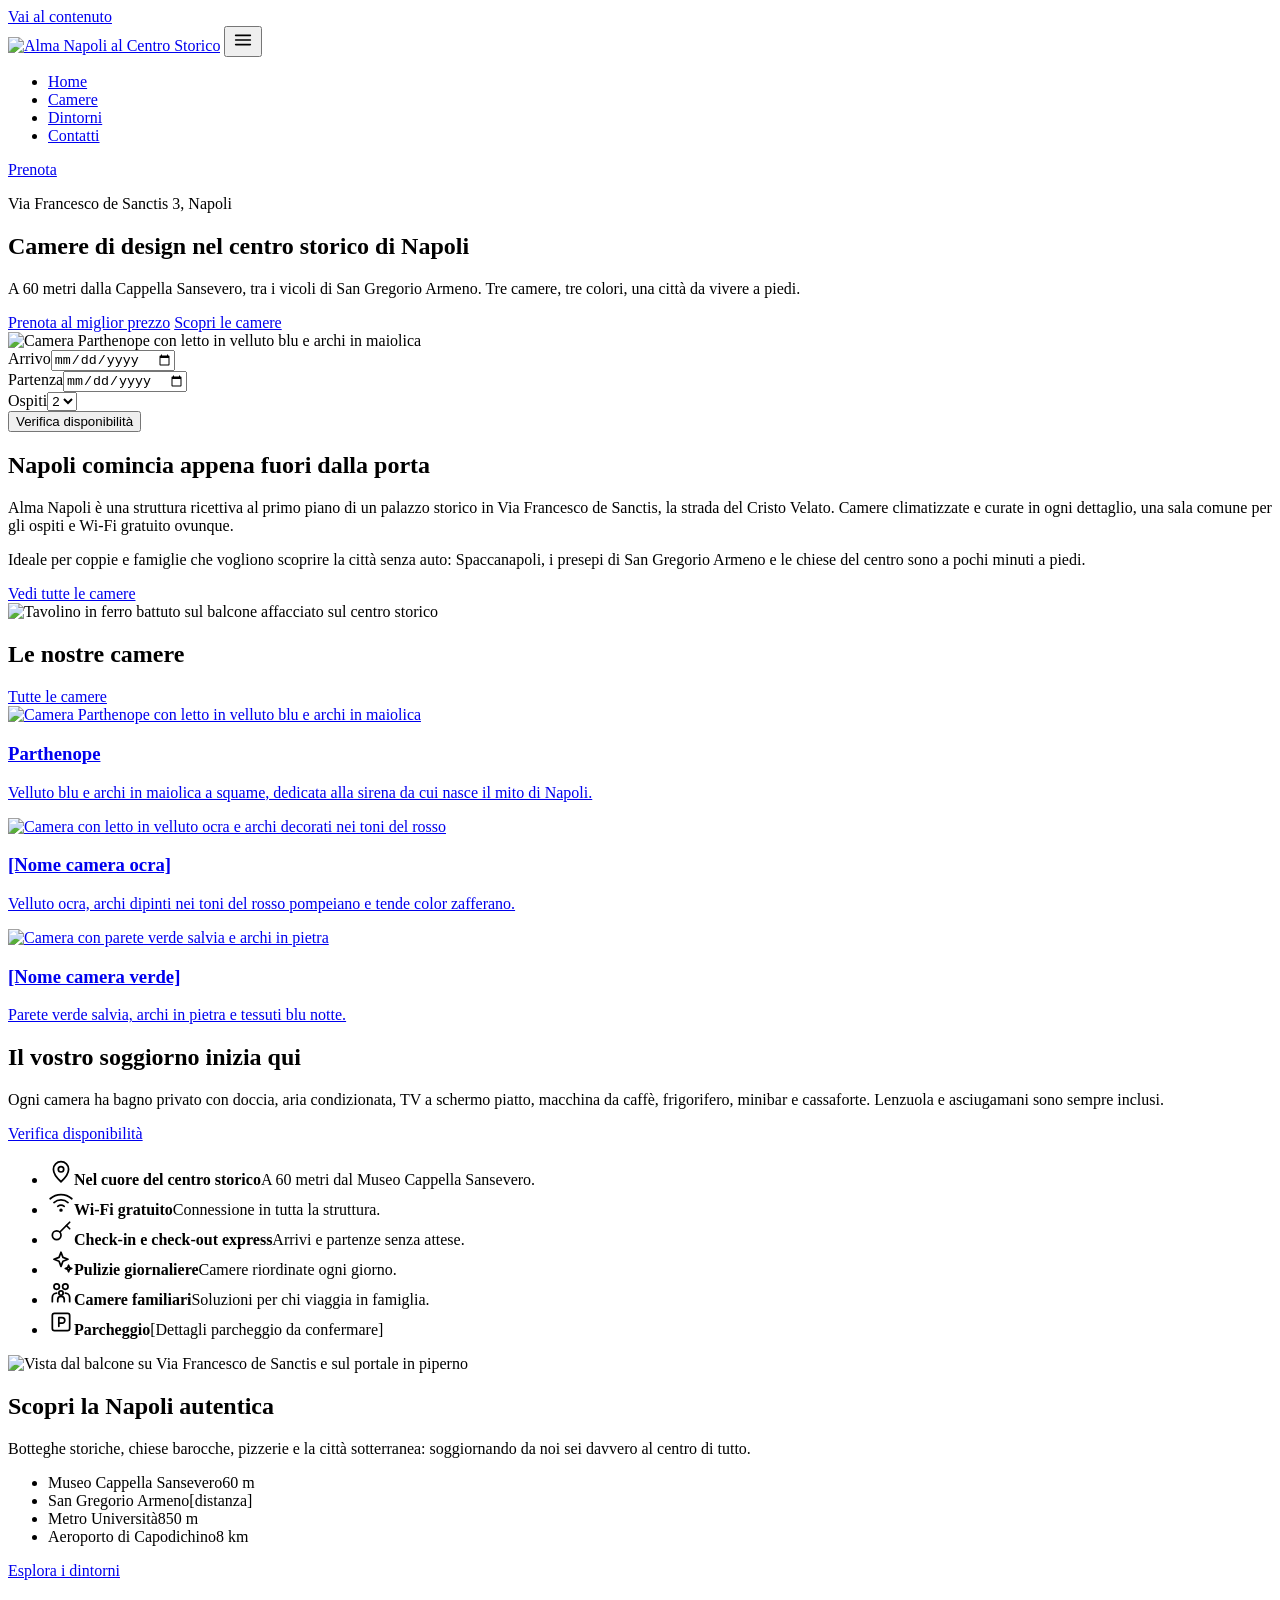
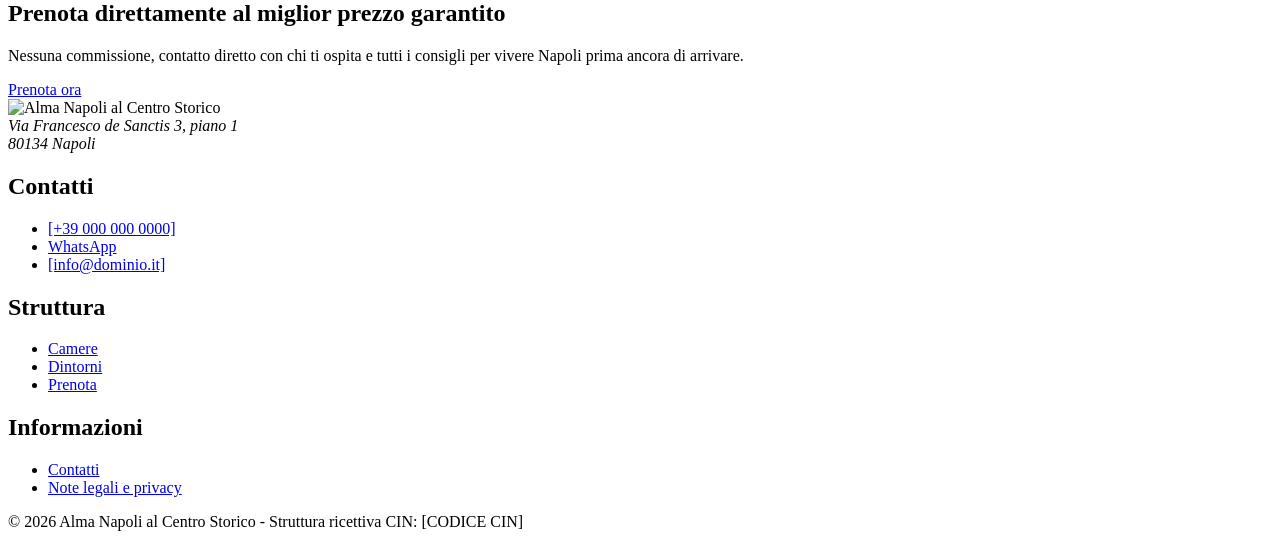
==== index.html @ d9085a78 "Add files via upload" ====
<!doctype html>
<html lang="it">
<head>
<meta charset="utf-8">
<meta name="viewport" content="width=device-width, initial-scale=1">
<meta name="robots" content="noindex, nofollow">
<title>Alma Napoli al Centro Storico | Camere nel centro storico di Napoli</title>
<meta name="description" content="Struttura ricettiva nel centro storico di Napoli, a 60 metri dalla Cappella Sansevero. Camere climatizzate di design, Wi-Fi gratuito e prenotazione diretta.">
<link rel="icon" href="assets/img/logo.jpg">
<link rel="preconnect" href="https://fonts.googleapis.com">
<link rel="preconnect" href="https://fonts.gstatic.com" crossorigin>
<link href="https://fonts.googleapis.com/css2?family=Marcellus&family=Manrope:wght@400;500;600;700&display=swap" rel="stylesheet">
<link rel="stylesheet" href="assets/css/style.css">
</head>
<body>
<a class="skip" href="#main">Vai al contenuto</a>
<header class="site-header">
<div class="wrap header-inner">
<a class="brand" href="index.html"><img src="assets/img/logo.jpg" alt="Alma Napoli al Centro Storico" width="107" height="66"></a>
<button class="menu-toggle" type="button" aria-expanded="false" aria-controls="site-nav" aria-label="Apri il menu">
<svg width="22" height="22" viewBox="0 0 24 24" fill="none" stroke="currentColor" stroke-width="1.8" stroke-linecap="round" aria-hidden="true"><path d="M4 7h16M4 12h16M4 17h16"/></svg>
</button>
<nav class="nav" id="site-nav" aria-label="Menu principale">
<ul>
<li><a href="index.html" aria-current="page">Home</a></li>
<li><a href="camere.html">Camere</a></li>
<li><a href="dintorni.html">Dintorni</a></li>
<li><a href="contatti.html">Contatti</a></li>
</ul>
<a class="btn btn-primary" href="prenota.html">Prenota</a>
</nav>
</div>
</header>
<main id="main">
<section class="hero">
<div class="wrap hero-grid">
<div class="hero-text">
<p class="place">Via Francesco de Sanctis 3, Napoli</p>
<h1>Camere di design nel centro storico di Napoli</h1>
<p class="lead">A 60 metri dalla Cappella Sansevero, tra i vicoli di San Gregorio Armeno. Tre camere, tre colori, una città da vivere a piedi.</p>
<div class="hero-actions">
<a class="btn btn-light" href="prenota.html">Prenota al miglior prezzo</a>
<a class="btn btn-ghost-light" href="camere.html">Scopri le camere</a>
</div>
</div>
<div class="hero-media">
<div class="arch-frame"><div class="arch"><img src="assets/img/parthenope.jpg" alt="Camera Parthenope con letto in velluto blu e archi in maiolica" fetchpriority="high"></div></div>
</div>
</div>
</section>

<section class="booking-band terrazzo" aria-label="Verifica disponibilità">
<div class="wrap">
<!-- Booking engine: se il fornitore offre un widget di ricerca, sostituire questo modulo con il suo codice -->
<form class="quick-book" data-quick-book>
<div class="field"><label for="qb-in">Arrivo</label><input id="qb-in" name="checkin" type="date" data-min="today" required></div>
<div class="field"><label for="qb-out">Partenza</label><input id="qb-out" name="checkout" type="date" data-min="tomorrow" required></div>
<div class="field"><label for="qb-ospiti">Ospiti</label><select id="qb-ospiti" name="ospiti"><option>1</option><option selected>2</option><option>3</option><option>4</option></select></div>
<button class="btn btn-primary" type="submit">Verifica disponibilità</button>
</form>
</div>
</section>

<section class="section">
<div class="wrap intro-grid">
<div class="stack">
<h2>Napoli comincia appena fuori dalla porta</h2>
<p class="lead">Alma Napoli è una struttura ricettiva al primo piano di un palazzo storico in Via Francesco de Sanctis, la strada del Cristo Velato. Camere climatizzate e curate in ogni dettaglio, una sala comune per gli ospiti e Wi-Fi gratuito ovunque.</p>
<p class="muted">Ideale per coppie e famiglie che vogliono scoprire la città senza auto: Spaccanapoli, i presepi di San Gregorio Armeno e le chiese del centro sono a pochi minuti a piedi.</p>
<a class="link-more" href="camere.html" style="align-self:flex-start">Vedi tutte le camere</a>
</div>
<div class="arch"><img src="assets/img/balcone.jpg" alt="Tavolino in ferro battuto sul balcone affacciato sul centro storico" loading="lazy"></div>
</div>
</section>

<section class="section terrazzo">
<div class="wrap">
<div class="section-head">
<h2>Le nostre camere</h2>
<a class="link-more" href="camere.html">Tutte le camere</a>
</div>
<div class="rooms">
<a class="room-card" href="camera-parthenope.html">
<div class="arch"><img src="assets/img/parthenope.jpg" alt="Camera Parthenope con letto in velluto blu e archi in maiolica" loading="lazy"></div>
<h3><span class="swatch sw-blu" aria-hidden="true"></span>Parthenope</h3>
<p>Velluto blu e archi in maiolica a squame, dedicata alla sirena da cui nasce il mito di Napoli.</p>
</a>
<a class="room-card" href="camera-ocra.html">
<div class="arch"><img src="assets/img/ocra.jpg" alt="Camera con letto in velluto ocra e archi decorati nei toni del rosso" loading="lazy"></div>
<h3><span class="swatch sw-ocra" aria-hidden="true"></span>[Nome camera ocra]</h3>
<p>Velluto ocra, archi dipinti nei toni del rosso pompeiano e tende color zafferano.</p>
</a>
<a class="room-card" href="camera-verde.html">
<div class="arch"><img src="assets/img/verde.jpg" alt="Camera con parete verde salvia e archi in pietra" loading="lazy"></div>
<h3><span class="swatch sw-verde" aria-hidden="true"></span>[Nome camera verde]</h3>
<p>Parete verde salvia, archi in pietra e tessuti blu notte.</p>
</a>
</div>
</div>
</section>

<section class="section">
<div class="wrap features-grid">
<div class="stack">
<h2>Il vostro soggiorno inizia qui</h2>
<p class="lead">Ogni camera ha bagno privato con doccia, aria condizionata, TV a schermo piatto, macchina da caffè, frigorifero, minibar e cassaforte. Lenzuola e asciugamani sono sempre inclusi.</p>
<a class="btn btn-primary" href="prenota.html" style="align-self:flex-start">Verifica disponibilità</a>
</div>
<ul class="features">
<li><span class="ico"><svg width="26" height="26" viewBox="0 0 24 24" fill="none" stroke="currentColor" stroke-width="1.6" stroke-linecap="round" stroke-linejoin="round" aria-hidden="true"><path d="M12 21s-7-6.2-7-11.5A7 7 0 0 1 19 9.5C19 14.8 12 21 12 21z"/><circle cx="12" cy="9.5" r="2.5"/></svg></span><strong>Nel cuore del centro storico</strong><span class="muted">A 60 metri dal Museo Cappella Sansevero.</span></li>
<li><span class="ico"><svg width="26" height="26" viewBox="0 0 24 24" fill="none" stroke="currentColor" stroke-width="1.6" stroke-linecap="round" stroke-linejoin="round" aria-hidden="true"><path d="M2 9a15 15 0 0 1 20 0"/><path d="M5.5 12.5a10 10 0 0 1 13 0"/><path d="M9 16a5 5 0 0 1 6 0"/><circle cx="12" cy="19.5" r=".8"/></svg></span><strong>Wi-Fi gratuito</strong><span class="muted">Connessione in tutta la struttura.</span></li>
<li><span class="ico"><svg width="26" height="26" viewBox="0 0 24 24" fill="none" stroke="currentColor" stroke-width="1.6" stroke-linecap="round" stroke-linejoin="round" aria-hidden="true"><circle cx="8" cy="15" r="4"/><path d="M11 12l9-9"/><path d="M17 6l3 3"/></svg></span><strong>Check-in e check-out express</strong><span class="muted">Arrivi e partenze senza attese.</span></li>
<li><span class="ico"><svg width="26" height="26" viewBox="0 0 24 24" fill="none" stroke="currentColor" stroke-width="1.6" stroke-linecap="round" stroke-linejoin="round" aria-hidden="true"><path d="M12 3l1.8 4.7 4.7 1.8-4.7 1.8L12 16l-1.8-4.7-4.7-1.8 4.7-1.8z"/><path d="M19 15l.8 2.2 2.2.8-2.2.8L19 21l-.8-2.2-2.2-.8 2.2-.8z"/></svg></span><strong>Pulizie giornaliere</strong><span class="muted">Camere riordinate ogni giorno.</span></li>
<li><span class="ico"><svg width="26" height="26" viewBox="0 0 24 24" fill="none" stroke="currentColor" stroke-width="1.6" stroke-linecap="round" stroke-linejoin="round" aria-hidden="true"><circle cx="8" cy="7" r="2.5"/><circle cx="16" cy="7" r="2.5"/><circle cx="12" cy="13" r="2"/><path d="M4 21v-4a4 4 0 0 1 4-4"/><path d="M20 21v-4a4 4 0 0 0-4-4"/><path d="M9 21v-2a3 3 0 0 1 6 0v2"/></svg></span><strong>Camere familiari</strong><span class="muted">Soluzioni per chi viaggia in famiglia.</span></li>
<li><span class="ico"><svg width="26" height="26" viewBox="0 0 24 24" fill="none" stroke="currentColor" stroke-width="1.6" stroke-linecap="round" stroke-linejoin="round" aria-hidden="true"><rect x="4" y="4" width="16" height="16" rx="2"/><path d="M10 16V8h3a2.5 2.5 0 0 1 0 5h-3"/></svg></span><strong>Parcheggio</strong><span class="muted">[Dettagli parcheggio da confermare]</span></li>
</ul>
</div>
</section>

<section class="section teaser">
<div class="wrap teaser-grid">
<div class="arch"><img src="assets/img/vista-strada.jpg" alt="Vista dal balcone su Via Francesco de Sanctis e sul portale in piperno" loading="lazy"></div>
<div class="stack">
<h2>Scopri la Napoli autentica</h2>
<p>Botteghe storiche, chiese barocche, pizzerie e la città sotterranea: soggiornando da noi sei davvero al centro di tutto.</p>
<ul class="places-inline">
<li><span>Museo Cappella Sansevero</span><span>60 m</span></li>
<li><span>San Gregorio Armeno</span><span>[distanza]</span></li>
<li><span>Metro Università</span><span>850 m</span></li>
<li><span>Aeroporto di Capodichino</span><span>8 km</span></li>
</ul>
<a class="btn btn-ghost-light" href="dintorni.html" style="align-self:flex-start;margin-top:12px">Esplora i dintorni</a>
</div>
</div>
</section>

<section class="section cta">
<div class="wrap stack">
<h2>Prenota direttamente al miglior prezzo garantito</h2>
<p class="lead">Nessuna commissione, contatto diretto con chi ti ospita e tutti i consigli per vivere Napoli prima ancora di arrivare.</p>
<a class="btn btn-primary" href="prenota.html">Prenota ora</a>
</div>
</section>
</main>
<footer class="site-footer terrazzo">
<div class="wrap">
<div class="footer-grid">
<div>
<img src="assets/img/logo.jpg" alt="Alma Napoli al Centro Storico" width="168" height="104">
<address>Via Francesco de Sanctis 3, piano 1<br>80134 Napoli</address>
</div>
<div>
<h2>Contatti</h2>
<ul>
<li><a href="tel:+390000000000">[+39 000 000 0000]</a></li>
<li><a href="https://wa.me/390000000000">WhatsApp</a></li>
<li><a href="mailto:info@dominio.it">[info@dominio.it]</a></li>
</ul>
</div>
<div>
<h2>Struttura</h2>
<ul>
<li><a href="camere.html">Camere</a></li>
<li><a href="dintorni.html">Dintorni</a></li>
<li><a href="prenota.html">Prenota</a></li>
</ul>
</div>
<div>
<h2>Informazioni</h2>
<ul>
<li><a href="contatti.html">Contatti</a></li>
<li><a href="note-legali.html">Note legali e privacy</a></li>
</ul>
</div>
</div>
<div class="footer-bottom">
<span>&copy; <span data-year>2026</span> Alma Napoli al Centro Storico - Struttura ricettiva</span>
<span>CIN: [CODICE CIN]</span>
</div>
</div>
</footer>
<script src="assets/js/main.js"></script>
</body>
</html>
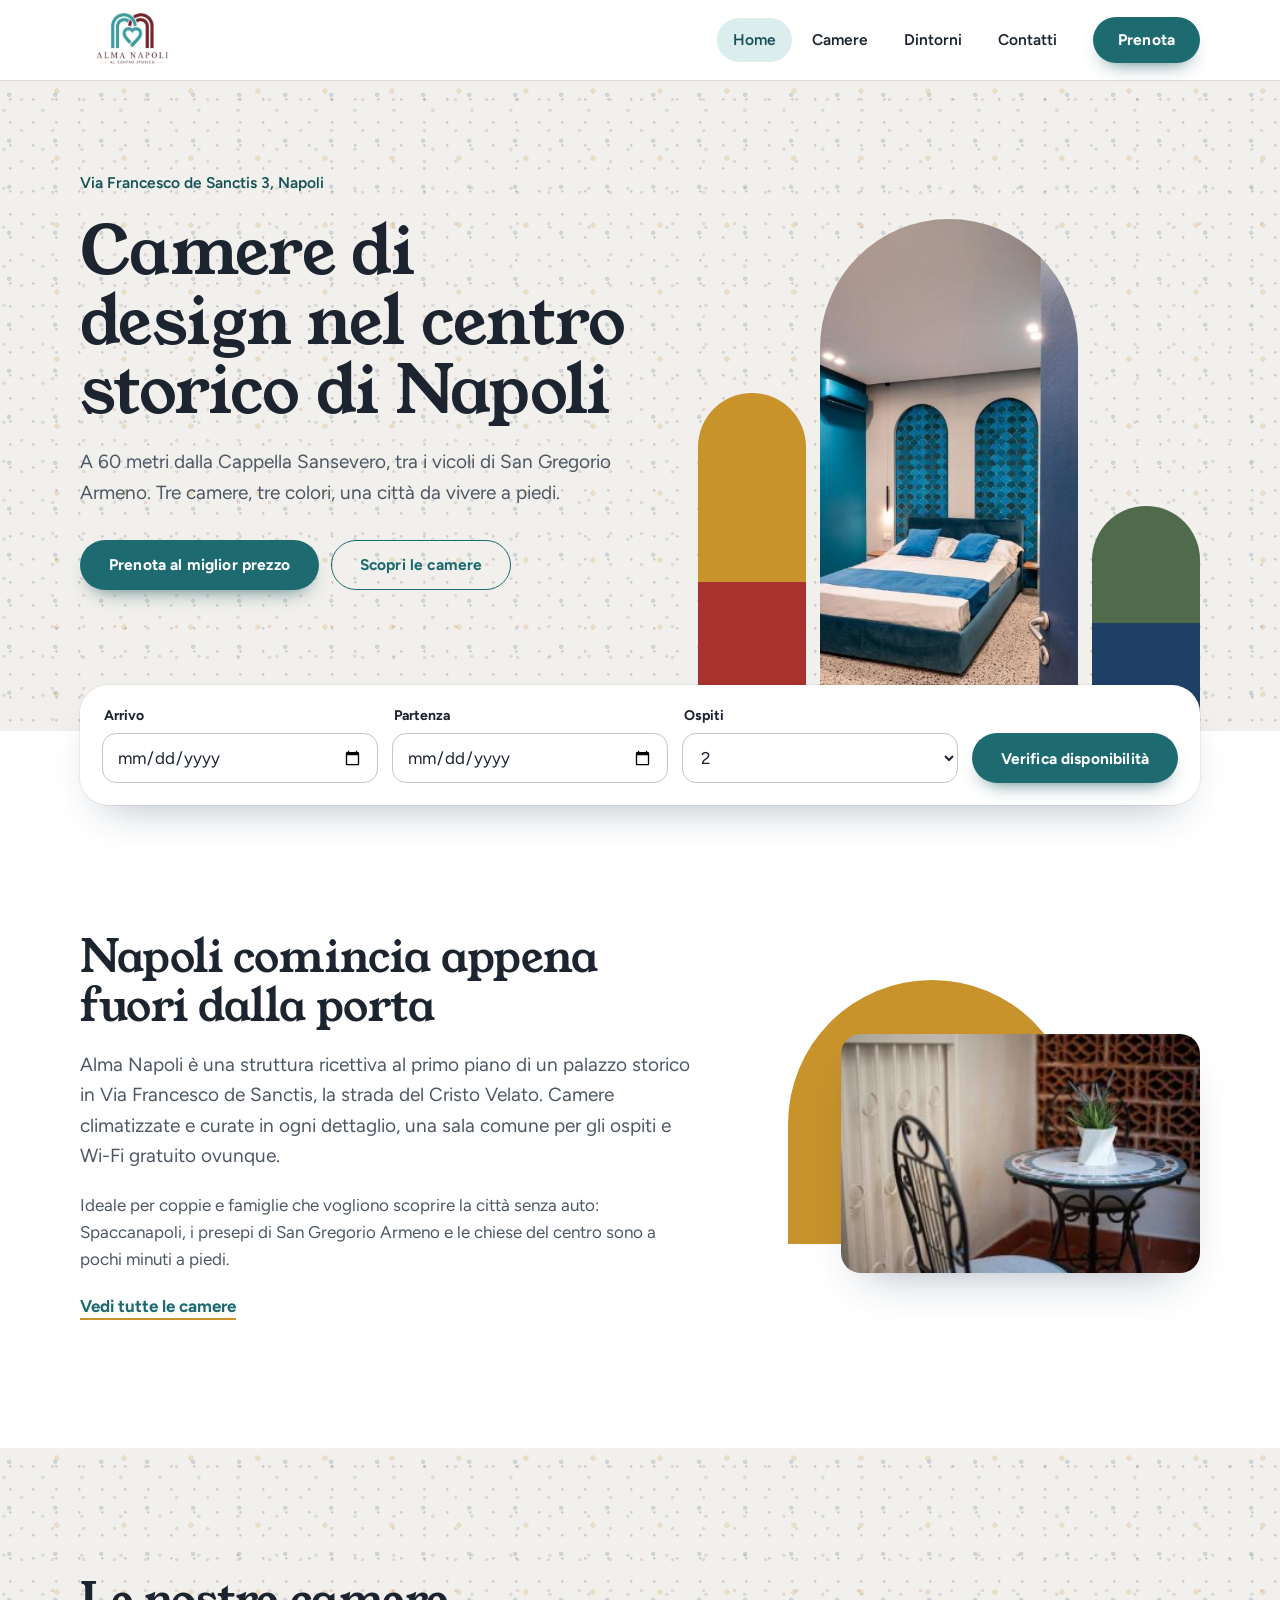
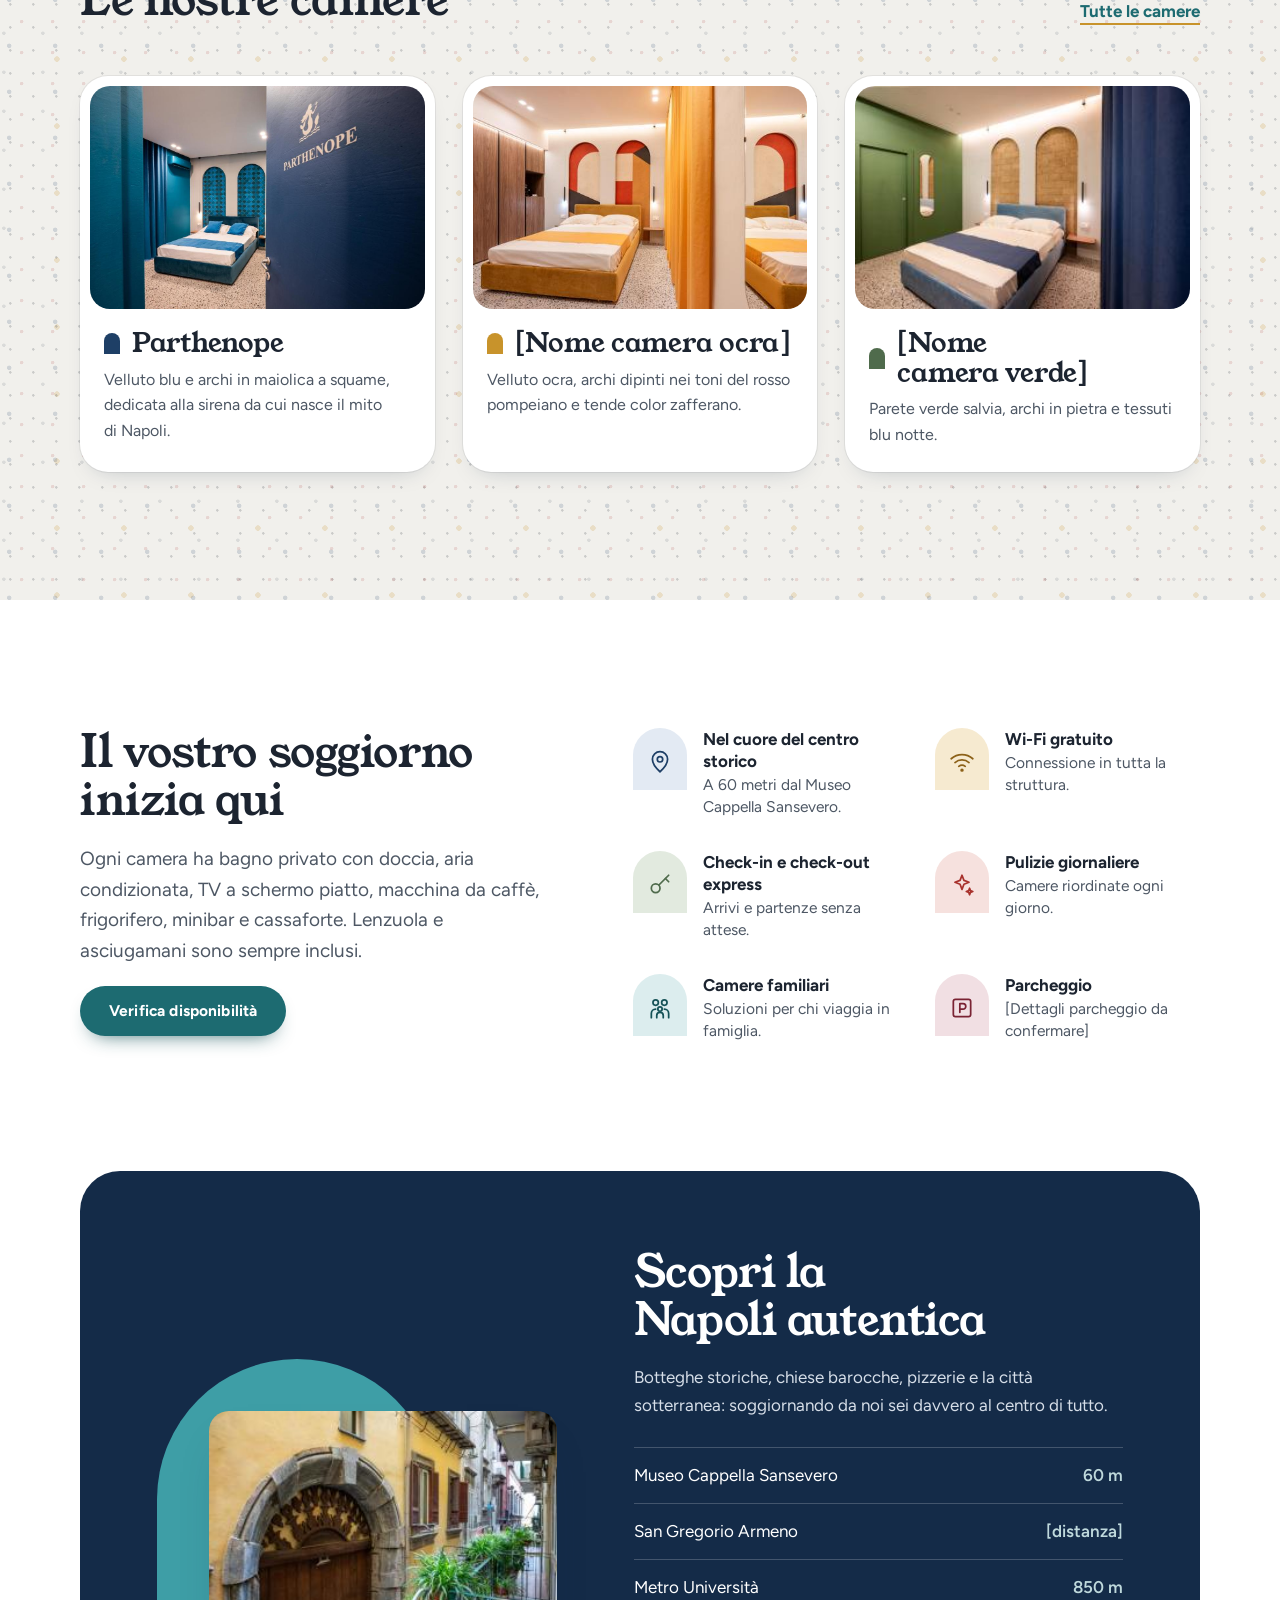
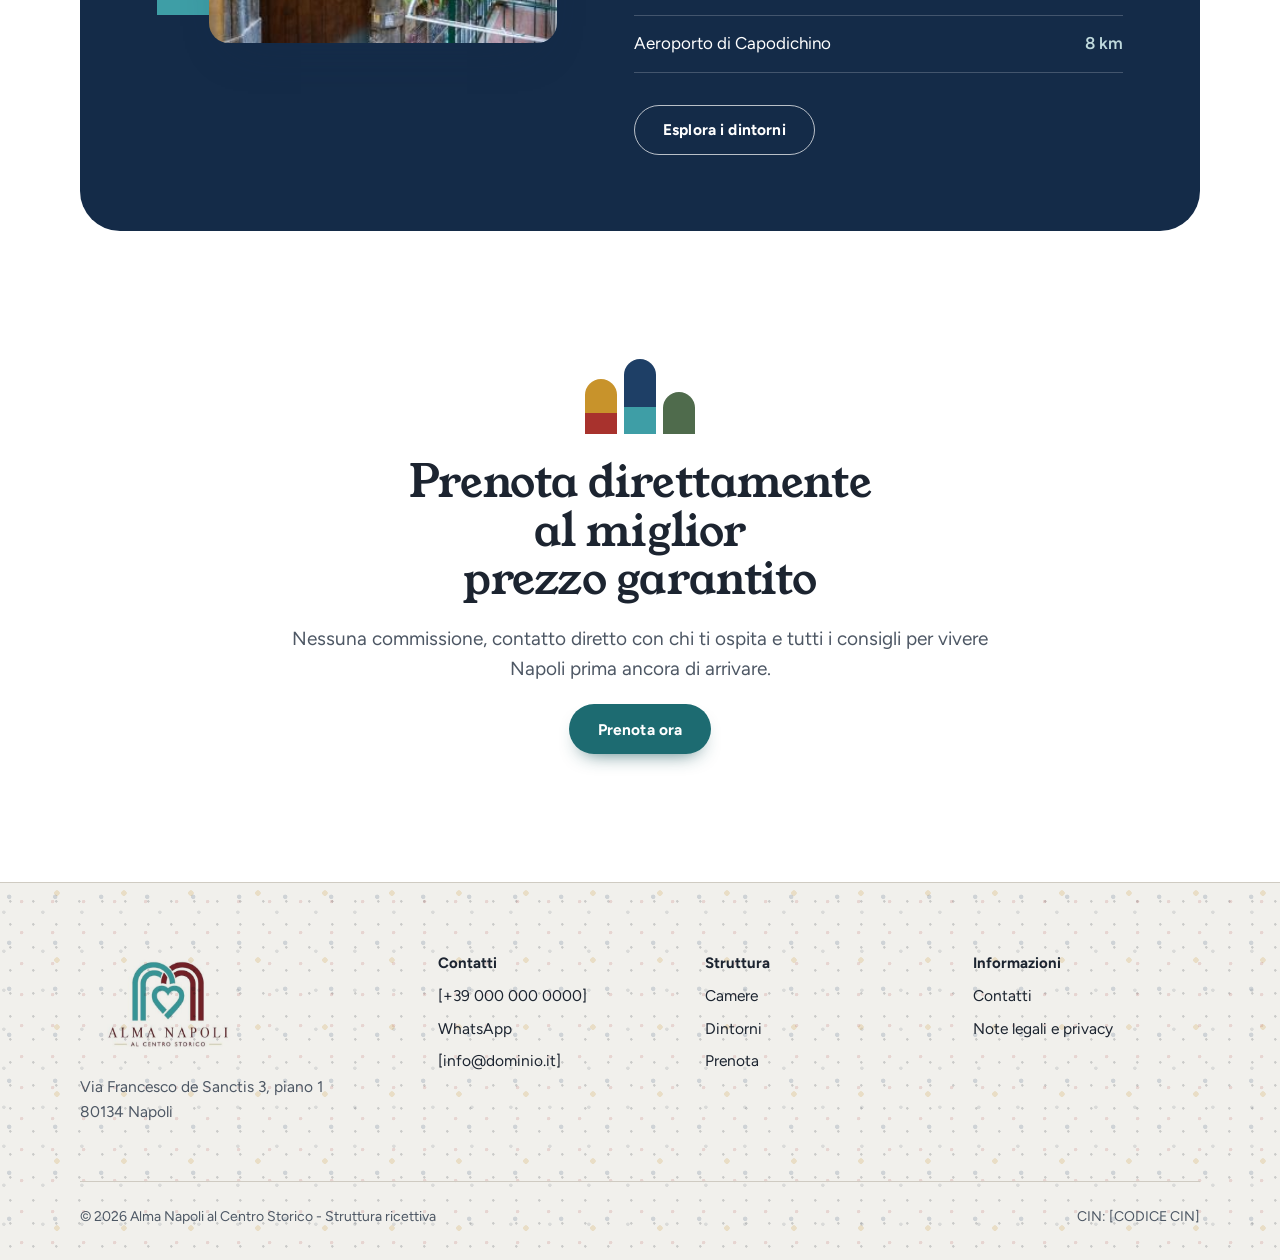
==== commit 5429b5db: "Nuovo design del sito" ====
--- a/index.html
+++ b/index.html
@@ -9,7 +9,7 @@
 <link rel="icon" href="assets/img/logo.jpg">
 <link rel="preconnect" href="https://fonts.googleapis.com">
 <link rel="preconnect" href="https://fonts.gstatic.com" crossorigin>
-<link href="https://fonts.googleapis.com/css2?family=Marcellus&family=Manrope:wght@400;500;600;700&display=swap" rel="stylesheet">
+<link href="https://fonts.googleapis.com/css2?family=Young+Serif&family=Figtree:wght@400;500;600;700&display=swap" rel="stylesheet">
 <link rel="stylesheet" href="assets/css/style.css">
 </head>
 <body>
@@ -32,24 +32,26 @@
 </div>
 </header>
 <main id="main">
-<section class="hero">
+<section class="hero terrazzo">
 <div class="wrap hero-grid">
 <div class="hero-text">
 <p class="place">Via Francesco de Sanctis 3, Napoli</p>
 <h1>Camere di design nel centro storico di Napoli</h1>
 <p class="lead">A 60 metri dalla Cappella Sansevero, tra i vicoli di San Gregorio Armeno. Tre camere, tre colori, una città da vivere a piedi.</p>
 <div class="hero-actions">
-<a class="btn btn-light" href="prenota.html">Prenota al miglior prezzo</a>
-<a class="btn btn-ghost-light" href="camere.html">Scopri le camere</a>
+<a class="btn btn-primary" href="prenota.html">Prenota al miglior prezzo</a>
+<a class="btn btn-outline" href="camere.html">Scopri le camere</a>
 </div>
 </div>
 <div class="hero-media">
-<div class="arch-frame"><div class="arch"><img src="assets/img/parthenope.jpg" alt="Camera Parthenope con letto in velluto blu e archi in maiolica" fetchpriority="high"></div></div>
+<span class="block-a" aria-hidden="true"></span>
+<div class="hero-photo"><img src="assets/img/parthenope.jpg" alt="Camera Parthenope con letto in velluto blu e archi in maiolica" fetchpriority="high"></div>
+<span class="block-b" aria-hidden="true"></span>
 </div>
 </div>
 </section>
 
-<section class="booking-band terrazzo" aria-label="Verifica disponibilità">
+<section class="booking-band" aria-label="Verifica disponibilità">
 <div class="wrap">
 <!-- Booking engine: se il fornitore offre un widget di ricerca, sostituire questo modulo con il suo codice -->
 <form class="quick-book" data-quick-book>
@@ -69,7 +71,7 @@
 <p class="muted">Ideale per coppie e famiglie che vogliono scoprire la città senza auto: Spaccanapoli, i presepi di San Gregorio Armeno e le chiese del centro sono a pochi minuti a piedi.</p>
 <a class="link-more" href="camere.html" style="align-self:flex-start">Vedi tutte le camere</a>
 </div>
-<div class="arch"><img src="assets/img/balcone.jpg" alt="Tavolino in ferro battuto sul balcone affacciato sul centro storico" loading="lazy"></div>
+<div class="arch-photo t-ocra"><img src="assets/img/balcone.jpg" alt="Tavolino in ferro battuto sul balcone affacciato sul centro storico" loading="lazy"></div>
 </div>
 </section>
 
@@ -119,7 +121,7 @@
 
 <section class="section teaser">
 <div class="wrap teaser-grid">
-<div class="arch"><img src="assets/img/vista-strada.jpg" alt="Vista dal balcone su Via Francesco de Sanctis e sul portale in piperno" loading="lazy"></div>
+<div class="arch-photo t-teal"><img src="assets/img/vista-strada.jpg" alt="Vista dal balcone su Via Francesco de Sanctis e sul portale in piperno" loading="lazy"></div>
 <div class="stack">
 <h2>Scopri la Napoli autentica</h2>
 <p>Botteghe storiche, chiese barocche, pizzerie e la città sotterranea: soggiornando da noi sei davvero al centro di tutto.</p>
--- a/assets/css/style.css
+++ b/assets/css/style.css
@@ -0,0 +1,431 @@
+/* Alma Napoli al Centro Storico */
+
+:root {
+  --blu: #1E3F66;
+  --blu-scuro: #142B48;
+  --teal: #1D6B71;
+  --teal-scuro: #155257;
+  --teal-chiaro: #3E9EA6;
+  --ocra: #C8932B;
+  --ocra-scuro: #8C6118;
+  --rosso: #A8322D;
+  --verde: #4F6B4C;
+  --bordeaux: #7A2333;
+  --ink: #1C2430;
+  --muted: #4D5764;
+  --line: #DEDBD4;
+  --stone: #F1F0EC;
+  --white: #FFFFFF;
+
+  /* Tinte chiare dei colori delle camere */
+  --blu-tinta: #E3EAF3;
+  --teal-tinta: #DCEDEE;
+  --ocra-tinta: #F6EAD0;
+  --rosso-tinta: #F6E1DE;
+  --verde-tinta: #E2EADF;
+  --bordeaux-tinta: #F1DFE3;
+
+  --font-display: "Young Serif", "Marcellus", Georgia, serif;
+  --font-body: "Figtree", "Segoe UI", "Helvetica Neue", sans-serif;
+
+  --wrap: 1200px;
+  --gutter: clamp(20px, 4vw, 40px);
+  --section: clamp(72px, 10vw, 128px);
+
+  --r-s: 14px;
+  --r-m: 20px;
+  --r-l: 28px;
+  --r-xl: 40px;
+  --ombra: 0 22px 44px -24px rgba(20, 43, 72, .38);
+  --ombra-s: 0 10px 24px -16px rgba(20, 43, 72, .35);
+
+  /* Tre archi a blocchi di colore, come quelli dipinti nelle camere */
+  --archi: url("data:image/svg+xml,%3Csvg xmlns='http://www.w3.org/2000/svg' viewBox='0 0 220 150'%3E%3Cpath fill='%23C8932B' d='M0 150V72a32 32 0 0 1 64 0v78z'/%3E%3Cpath fill='%23A8322D' d='M0 108h64v42H0z'/%3E%3Cpath fill='%231E3F66' d='M78 150V32a32 32 0 0 1 64 0v118z'/%3E%3Cpath fill='%233E9EA6' d='M78 96h64v54H78z'/%3E%3Cpath fill='%234F6B4C' d='M156 150V98a32 32 0 0 1 64 0v52z'/%3E%3C/svg%3E");
+}
+
+*, *::before, *::after { box-sizing: border-box; }
+
+html { scroll-behavior: smooth; }
+@media (prefers-reduced-motion: reduce) {
+  html { scroll-behavior: auto; }
+  *, *::before, *::after { transition: none !important; animation: none !important; }
+}
+
+body {
+  margin: 0;
+  font-family: var(--font-body);
+  font-size: 17px;
+  line-height: 1.6;
+  color: var(--ink);
+  background: var(--white);
+  -webkit-font-smoothing: antialiased;
+}
+
+img { max-width: 100%; display: block; }
+
+a { color: var(--teal); text-underline-offset: 3px; }
+a:hover { color: var(--teal-scuro); }
+
+:focus-visible { outline: 3px solid var(--ocra); outline-offset: 3px; }
+
+h1, h2, h3 {
+  font-family: var(--font-display);
+  font-weight: 400;
+  line-height: 1.1;
+  margin: 0;
+  letter-spacing: -0.01em;
+  text-wrap: balance;
+}
+h1 { font-size: clamp(38px, 5.2vw, 66px); line-height: 1.05; }
+h2 { font-size: clamp(30px, 3.6vw, 44px); }
+h3 { font-size: clamp(22px, 2.2vw, 27px); }
+p { margin: 0; text-wrap: pretty; }
+
+.wrap { width: 100%; max-width: var(--wrap); margin: 0 auto; padding-inline: var(--gutter); }
+.section { padding-block: var(--section); }
+.lead { font-size: 19px; color: var(--muted); max-width: 60ch; }
+.muted { color: var(--muted); }
+.stack { display: flex; flex-direction: column; gap: 20px; }
+
+.skip {
+  position: absolute; left: -9999px; top: 0;
+  background: var(--ink); color: var(--white); padding: 12px 18px; z-index: 100; border-radius: var(--r-s);
+}
+.skip:focus { left: 12px; top: 12px; }
+
+/* Buttons */
+.btn {
+  display: inline-flex; align-items: center; justify-content: center;
+  min-height: 50px; padding: 0 28px;
+  font: 700 15.5px/1 var(--font-body); letter-spacing: 0.01em;
+  text-decoration: none; border: 1.5px solid transparent; border-radius: 999px;
+  cursor: pointer; transition: background-color .2s, color .2s, border-color .2s, box-shadow .2s;
+}
+.btn-primary { background: var(--teal); color: var(--white); box-shadow: 0 10px 20px -12px rgba(21, 82, 87, .9); }
+.btn-primary:hover { background: var(--teal-scuro); color: var(--white); box-shadow: none; }
+.btn-outline { border-color: currentColor; color: var(--teal); background: transparent; }
+.btn-outline:hover { background: var(--teal); border-color: var(--teal); color: var(--white); }
+.btn-light { background: var(--white); color: var(--blu); }
+.btn-light:hover { background: var(--ocra); color: var(--ink); }
+.btn-ghost-light { border-color: rgba(255,255,255,.7); color: var(--white); }
+.btn-ghost-light:hover { background: var(--white); color: var(--blu); }
+
+.link-more { font-weight: 700; text-decoration: underline; text-decoration-thickness: 2px; text-underline-offset: 6px; text-decoration-color: var(--ocra); }
+.link-more:hover { text-decoration-color: currentColor; }
+
+/* Header */
+.site-header { position: sticky; top: 0; z-index: 50; background: var(--white); border-bottom: 1px solid var(--line); }
+.header-inner { display: flex; align-items: center; justify-content: space-between; gap: 24px; min-height: 80px; }
+.brand { display: block; border-radius: var(--r-s); }
+.brand img { height: 62px; width: auto; mix-blend-mode: multiply; }
+.nav { display: flex; align-items: center; gap: 20px; }
+.nav ul { list-style: none; margin: 0; padding: 0; display: flex; gap: 4px; }
+.nav ul a {
+  display: block; color: var(--ink); text-decoration: none; font-weight: 600; font-size: 15.5px;
+  padding: 10px 16px; border-radius: 999px; transition: background-color .2s, color .2s;
+}
+.nav ul a:hover { background: var(--stone); color: var(--ink); }
+.nav ul a[aria-current="page"] { background: var(--teal-tinta); color: var(--teal-scuro); }
+.nav .btn { min-height: 46px; padding: 0 24px; }
+.menu-toggle {
+  display: none; background: var(--stone); border: 0; border-radius: 999px;
+  width: 48px; height: 48px; align-items: center; justify-content: center; cursor: pointer; color: var(--ink);
+}
+
+@media (max-width: 900px) {
+  .header-inner { min-height: 72px; }
+  .menu-toggle { display: inline-flex; }
+  .nav {
+    position: absolute; left: 0; right: 0; top: 100%;
+    background: var(--white); border-bottom: 1px solid var(--line);
+    box-shadow: var(--ombra);
+    flex-direction: column; align-items: stretch; gap: 0; padding: 12px var(--gutter) 24px;
+    display: none;
+  }
+  .nav.is-open { display: flex; }
+  .nav ul { flex-direction: column; gap: 4px; }
+  .nav ul a { padding: 14px 16px; border-radius: var(--r-s); }
+  .nav .btn { margin-top: 14px; }
+  .brand img { height: 54px; }
+}
+
+/* Generic image holder */
+.arch { overflow: hidden; }
+.arch img { width: 100%; height: 100%; object-fit: cover; }
+
+/* Photo resting on a solid arch: the shape from the logo and from the walls of the rooms */
+.arch-photo { --tone: var(--teal-chiaro); position: relative; width: 100%; max-width: 440px; padding: 13% 0 0 13%; }
+.arch-photo::before {
+  content: ""; position: absolute; left: 0; top: 0; width: 70%; height: 90%;
+  background: var(--tone); border-radius: 999px 999px 0 0;
+}
+.arch-photo img {
+  position: relative; width: 100%; aspect-ratio: 3 / 2; object-fit: cover;
+  border-radius: var(--r-m); box-shadow: var(--ombra);
+}
+.t-blu { --tone: var(--blu); }
+.t-ocra { --tone: var(--ocra); }
+.t-verde { --tone: var(--verde); }
+.t-rosso { --tone: var(--rosso); }
+.t-teal { --tone: var(--teal-chiaro); }
+
+/* Terrazzo texture, as in the floors of the rooms */
+.terrazzo {
+  background-color: var(--stone);
+  background-image:
+    radial-gradient(circle at 20% 30%, rgba(30,63,102,.16) 0 2px, transparent 2.5px),
+    radial-gradient(circle at 70% 60%, rgba(168,50,45,.14) 0 1.5px, transparent 2px),
+    radial-gradient(circle at 45% 80%, rgba(28,36,48,.18) 0 1px, transparent 1.5px),
+    radial-gradient(circle at 85% 15%, rgba(200,147,43,.2) 0 2.5px, transparent 3px),
+    radial-gradient(circle at 10% 75%, rgba(77,87,100,.14) 0 1.5px, transparent 2px);
+  background-size: 46px 46px, 31px 31px, 23px 23px, 67px 67px, 39px 39px;
+}
+
+/* Hero */
+.hero { overflow: hidden; }
+.hero-grid {
+  display: grid; grid-template-columns: minmax(0, 1.05fr) minmax(0, 0.95fr);
+  gap: clamp(32px, 5vw, 80px); align-items: end;
+  padding-top: clamp(48px, 7vw, 96px);
+}
+.hero-text { padding-bottom: clamp(96px, 11vw, 150px); display: flex; flex-direction: column; gap: 22px; }
+.hero-text .place { font-size: 15.5px; font-weight: 600; color: var(--teal-scuro); }
+.hero-actions { display: flex; flex-wrap: wrap; gap: 12px; margin-top: 10px; }
+
+/* Three arches in a row: the Parthenope room between two colour blocks */
+.hero-media {
+  display: grid; grid-template-columns: 0.42fr 1fr 0.42fr; gap: clamp(8px, 1.2vw, 14px);
+  align-items: end; aspect-ratio: 1 / 1.02; overflow: hidden;
+}
+.hero-media > * { border-radius: 999px 999px 0 0; animation: sorgi .9s cubic-bezier(.2, .75, .25, 1) both; }
+.hero-photo { height: 100%; overflow: hidden; animation-delay: .1s; }
+.hero-photo img { width: 100%; height: 100%; object-fit: cover; object-position: 36% 50%; }
+.block-a { height: 66%; background: linear-gradient(var(--ocra) 0 56%, var(--rosso) 56%); }
+.block-b { height: 44%; background: linear-gradient(var(--verde) 0 52%, var(--blu) 52%); animation-delay: .22s; }
+@keyframes sorgi { from { transform: translateY(100%); } }
+
+@media (max-width: 860px) {
+  .hero-grid { grid-template-columns: 1fr; }
+  .hero-text { padding-bottom: 0; }
+  .hero-media { max-width: 460px; width: 100%; margin-inline: auto; }
+}
+
+/* Booking bar, resting on the base of the hero */
+.booking-band { position: relative; z-index: 2; margin-top: -46px; }
+.quick-book {
+  display: grid; grid-template-columns: repeat(3, minmax(0, 1fr)) auto;
+  gap: 14px; align-items: end;
+  background: var(--white); padding: 20px 22px 22px; border-radius: var(--r-l);
+  box-shadow: var(--ombra), 0 0 0 1px rgba(28, 36, 48, .06);
+}
+.field { display: flex; flex-direction: column; gap: 6px; }
+.field label { font-size: 14px; font-weight: 700; padding-left: 2px; }
+.field input, .field select, .field textarea {
+  min-height: 50px; border: 1.5px solid #C9C5BC; border-radius: var(--r-s);
+  padding: 0 14px; font: inherit; color: var(--ink); background: var(--white);
+  transition: border-color .2s;
+}
+.field input:hover, .field select:hover, .field textarea:hover { border-color: var(--teal-chiaro); }
+.field textarea { padding: 12px 14px; min-height: 150px; resize: vertical; }
+.field input:focus, .field select:focus, .field textarea:focus { outline: 2px solid var(--teal); outline-offset: 1px; border-color: var(--teal); }
+@media (max-width: 860px) { .quick-book { grid-template-columns: 1fr 1fr; } .quick-book .btn { grid-column: 1 / -1; } }
+@media (max-width: 520px) { .quick-book { grid-template-columns: 1fr; } }
+
+/* Intro */
+.intro-grid { display: grid; grid-template-columns: minmax(0, 1.2fr) minmax(0, 0.8fr); gap: clamp(40px, 7vw, 112px); align-items: center; }
+.intro-grid .arch-photo { justify-self: end; }
+@media (max-width: 860px) { .intro-grid { grid-template-columns: 1fr; } .intro-grid .arch-photo { justify-self: start; } }
+
+/* Rooms preview */
+.section-head { display: flex; flex-wrap: wrap; justify-content: space-between; align-items: end; gap: 20px; margin-bottom: clamp(32px, 4vw, 52px); }
+.rooms { display: grid; grid-template-columns: repeat(3, minmax(0, 1fr)); gap: clamp(18px, 2.4vw, 28px); }
+.room-card {
+  --tone: var(--teal);
+  display: flex; flex-direction: column; text-decoration: none; color: var(--ink);
+  background: var(--white); border-radius: var(--r-l); padding: 10px 10px 24px;
+  box-shadow: 0 0 0 1px rgba(28, 36, 48, .07), var(--ombra-s);
+  transition: transform .25s ease, box-shadow .25s ease;
+}
+.room-card[href*="parthenope"] { --tone: var(--blu); }
+.room-card[href*="ocra"] { --tone: var(--ocra); }
+.room-card[href*="verde"] { --tone: var(--verde); }
+.room-card:hover { color: var(--ink); transform: translateY(-4px); box-shadow: 0 0 0 2px var(--tone), var(--ombra); }
+.room-card .arch { aspect-ratio: 3 / 2; border-radius: var(--r-m); }
+.room-card h3 { display: flex; align-items: center; gap: 12px; padding: 20px 14px 0; }
+.room-card p { color: var(--muted); font-size: 16px; padding: 8px 14px 0; }
+.swatch { width: 16px; height: 21px; border-radius: 999px 999px 0 0; flex: none; }
+@media (max-width: 860px) { .rooms { grid-template-columns: 1fr; max-width: 440px; } }
+
+.sw-blu { background: var(--blu); }
+.sw-ocra { background: var(--ocra); }
+.sw-verde { background: var(--verde); }
+
+/* Features */
+.features-grid { display: grid; grid-template-columns: minmax(0, 0.9fr) minmax(0, 1.1fr); gap: clamp(40px, 7vw, 112px); align-items: start; }
+.features { list-style: none; margin: 0; padding: 0; display: grid; grid-template-columns: repeat(2, minmax(0, 1fr)); gap: 32px 36px; }
+.features li { display: grid; grid-template-columns: 54px minmax(0, 1fr); column-gap: 16px; row-gap: 2px; align-content: start; }
+.features .ico {
+  grid-row: 1 / span 2; width: 54px; height: 62px; padding-top: 6px; border-radius: 999px 999px 0 0;
+  background: var(--blu-tinta); color: var(--blu); display: flex; align-items: center; justify-content: center;
+}
+.features li:nth-child(6n+2) .ico { background: var(--ocra-tinta); color: var(--ocra-scuro); }
+.features li:nth-child(6n+3) .ico { background: var(--verde-tinta); color: var(--verde); }
+.features li:nth-child(6n+4) .ico { background: var(--rosso-tinta); color: var(--rosso); }
+.features li:nth-child(6n+5) .ico { background: var(--teal-tinta); color: var(--teal-scuro); }
+.features li:nth-child(6n) .ico { background: var(--bordeaux-tinta); color: var(--bordeaux); }
+.features strong { font-size: 17px; line-height: 1.3; align-self: end; }
+.features span.muted { font-size: 15.5px; line-height: 1.45; }
+@media (max-width: 860px) { .features-grid { grid-template-columns: 1fr; } }
+@media (max-width: 520px) { .features { grid-template-columns: 1fr; gap: 24px; } }
+
+/* Surroundings teaser: a dark panel set into the page */
+.section.teaser { padding-block: 0; padding-inline: var(--gutter); }
+.teaser-grid {
+  display: grid; grid-template-columns: minmax(0, 0.9fr) minmax(0, 1.1fr); gap: clamp(32px, 6vw, 88px); align-items: center;
+  max-width: calc(var(--wrap) - 2 * var(--gutter)); padding: clamp(28px, 6vw, 80px);
+  background: var(--blu-scuro); color: var(--white); border-radius: var(--r-xl);
+}
+.teaser p { color: #D6DEE8; }
+.places-inline { list-style: none; margin: 8px 0 0; padding: 0; display: flex; flex-direction: column; border-top: 1px solid rgba(255,255,255,.2); }
+.places-inline li { display: flex; justify-content: space-between; gap: 16px; padding: 14px 0; border-bottom: 1px solid rgba(255,255,255,.2); }
+.places-inline li span:last-child { color: #BFD9DC; white-space: nowrap; font-weight: 600; }
+@media (max-width: 860px) { .teaser-grid { grid-template-columns: 1fr; } }
+
+/* CTA */
+.cta { text-align: center; }
+.cta .stack { align-items: center; }
+.cta .stack::before { content: ""; width: 110px; height: 75px; background: var(--archi) center / contain no-repeat; margin-bottom: 4px; }
+.cta h2 { max-width: 20ch; }
+.cta .lead { margin-inline: auto; }
+
+/* Page header */
+.page-head { position: relative; padding-block: clamp(56px, 8vw, 104px) clamp(48px, 6vw, 80px); }
+.page-head .stack > * { max-width: 760px; }
+.page-head.terrazzo::after {
+  content: ""; position: absolute; bottom: 0; width: 220px; height: 150px;
+  right: max(var(--gutter), calc((100vw - var(--wrap)) / 2 + var(--gutter)));
+  background: var(--archi) bottom / contain no-repeat;
+}
+@media (max-width: 1080px) { .page-head.terrazzo::after { display: none; } }
+.page-head.dark { background: var(--blu); color: var(--white); }
+.page-head.dark .lead { color: #D6DEE8; }
+.crumbs { font-size: 14.5px; display: flex; flex-wrap: wrap; gap: 8px; color: var(--muted); }
+.crumbs a { color: inherit; }
+.page-head.dark .crumbs { color: #BFD9DC; }
+
+/* Page header with a photo beside the title */
+.page-head.has-photo::after { display: none; }
+.page-head.has-photo .wrap { display: grid; grid-template-columns: minmax(0, 1fr) minmax(0, 400px); gap: clamp(32px, 6vw, 88px); align-items: end; }
+@media (max-width: 860px) { .page-head.has-photo .wrap { grid-template-columns: 1fr; } .page-head.has-photo .arch-photo { max-width: 360px; } }
+
+/* Rooms list */
+.room-row { display: grid; grid-template-columns: minmax(0, 0.9fr) minmax(0, 1.1fr); gap: clamp(40px, 7vw, 112px); align-items: center; }
+.room-row + .room-row { margin-top: clamp(64px, 9vw, 112px); }
+.room-row:nth-child(even) .arch-photo { order: 2; justify-self: end; }
+.room-row .color-tag { display: inline-flex; align-items: center; gap: 10px; font-size: 15.5px; font-weight: 600; color: var(--muted); }
+.chips { list-style: none; margin: 0; padding: 0; display: flex; flex-wrap: wrap; gap: 8px; }
+.chips li { border-radius: 999px; padding: 6px 16px; font-size: 14.5px; font-weight: 600; background: var(--stone); }
+.btn-row { display: flex; flex-wrap: wrap; gap: 12px; margin-top: 8px; }
+@media (max-width: 860px) {
+  .room-row { grid-template-columns: 1fr; }
+  .room-row:nth-child(even) .arch-photo { order: 0; justify-self: start; }
+}
+
+.amenities { list-style: none; margin: 0; padding: 0; display: grid; grid-template-columns: repeat(auto-fill, minmax(230px, 1fr)); gap: 10px; }
+.amenities li {
+  padding: 13px 16px; display: flex; gap: 12px; align-items: center; line-height: 1.3;
+  background: var(--white); border-radius: var(--r-s); box-shadow: 0 0 0 1px rgba(28, 36, 48, .09);
+}
+.amenities svg { flex: none; color: var(--teal); }
+
+/* Single room */
+.room-hero { color: var(--white); padding-bottom: calc(clamp(48px, 6vw, 80px) + clamp(90px, 14vw, 180px)); }
+.room-hero.c-blu { background: var(--blu); }
+.room-hero.c-ocra { background: var(--ocra-scuro); }
+.room-hero.c-verde { background: var(--verde); }
+.room-hero .lead { color: rgba(255,255,255,.9); }
+.room-hero .crumbs { color: rgba(255,255,255,.85); }
+
+/* The photos overlap the coloured band above */
+.section.gallery-section { padding-block: 0 clamp(48px, 6vw, 72px); margin-top: calc(-1 * clamp(90px, 14vw, 180px)); position: relative; }
+.gallery { display: grid; grid-template-columns: minmax(0, 2fr) minmax(0, 1fr); gap: 16px; max-width: 940px; align-items: start; }
+.gallery .main { aspect-ratio: 3 / 2; border-radius: var(--r-l); box-shadow: var(--ombra); }
+.gallery .side { display: grid; gap: 16px; align-content: start; }
+.gallery .side img { width: 100%; aspect-ratio: 3 / 2; object-fit: cover; border-radius: var(--r-m); box-shadow: var(--ombra-s); }
+.gallery.single { grid-template-columns: minmax(0, 420px); }
+@media (max-width: 640px) { .gallery { grid-template-columns: 1fr; } .gallery .side { grid-template-columns: 1fr 1fr; } }
+
+.section.room-details { padding-top: 0; }
+.room-layout { display: grid; grid-template-columns: minmax(0, 1fr) 360px; gap: clamp(40px, 6vw, 80px); align-items: start; }
+.room-layout .content { display: flex; flex-direction: column; gap: 56px; }
+.info-list { margin: 0; display: grid; grid-template-columns: repeat(auto-fit, minmax(200px, 1fr)); gap: 28px; }
+.info-list dt { font-weight: 700; color: var(--bordeaux); font-size: 15px; }
+.info-list dd { margin: 4px 0 0; }
+.book-box {
+  position: sticky; top: 104px; background: var(--white); border-radius: var(--r-l); padding: 30px;
+  display: flex; flex-direction: column; gap: 16px;
+  box-shadow: var(--ombra), 0 0 0 1px rgba(28, 36, 48, .07);
+}
+.book-box .btn { width: 100%; }
+@media (max-width: 960px) { .room-layout { grid-template-columns: 1fr; } .book-box { position: static; } }
+
+/* Surroundings */
+.places { display: grid; grid-template-columns: repeat(3, minmax(0, 1fr)); gap: clamp(16px, 2.2vw, 28px); }
+.place-card { border-radius: 220px 220px var(--r-l) var(--r-l); padding: 84px 32px 36px; color: var(--white); display: flex; flex-direction: column; gap: 12px; min-height: 330px; }
+.place-card .dist { align-self: flex-start; font-size: 14px; font-weight: 700; background: rgba(255,255,255,.18); padding: 4px 12px; border-radius: 999px; }
+.place-card p { font-size: 16px; opacity: .94; }
+.place-card.c-blu { background: var(--blu); }
+.place-card.c-teal { background: var(--teal); }
+.place-card.c-rosso { background: var(--rosso); }
+.place-card.c-verde { background: var(--verde); }
+.place-card.c-bordeaux { background: var(--bordeaux); }
+.place-card.c-ocra { background: var(--ocra-scuro); }
+@media (max-width: 960px) { .places { grid-template-columns: repeat(2, minmax(0, 1fr)); } }
+@media (max-width: 600px) { .places { grid-template-columns: 1fr; } .place-card { min-height: 0; } }
+
+.arrive-grid { display: grid; grid-template-columns: minmax(0, 1fr) minmax(0, 1fr); gap: clamp(40px, 6vw, 80px); align-items: stretch; }
+.arrive { margin: 0; border-top: 1px solid #CFCBC2; }
+.arrive div { display: flex; flex-wrap: wrap; justify-content: space-between; gap: 4px 12px; padding: 18px 0; border-bottom: 1px solid #CFCBC2; }
+.arrive dt { font-weight: 700; }
+.arrive dd { margin: 0; color: var(--muted); }
+.map { width: 100%; min-height: 380px; height: 100%; border: 0; border-radius: var(--r-l); background: var(--stone); box-shadow: var(--ombra-s); }
+@media (max-width: 860px) { .arrive-grid { grid-template-columns: 1fr; } }
+
+/* Contacts */
+.contact-grid { display: grid; grid-template-columns: minmax(0, 0.8fr) minmax(0, 1.2fr); gap: clamp(40px, 6vw, 96px); align-items: start; }
+.contact-list { display: flex; flex-direction: column; gap: 28px; margin: 0; }
+.contact-list dt { font-weight: 700; color: var(--bordeaux); font-size: 15px; }
+.contact-list dd { margin: 4px 0 0; }
+.contact-form { display: grid; grid-template-columns: repeat(2, minmax(0, 1fr)); gap: 18px; background: var(--stone); padding: clamp(22px, 4vw, 44px); border-radius: var(--r-l); }
+.contact-form .full { grid-column: 1 / -1; }
+.check { display: flex; gap: 12px; align-items: flex-start; font-size: 15px; color: var(--muted); }
+.check input { width: 20px; height: 20px; margin-top: 2px; flex: none; accent-color: var(--teal); }
+.form-msg { grid-column: 1 / -1; font-weight: 600; color: var(--teal-scuro); background: var(--teal-tinta); padding: 14px 16px; border-radius: var(--r-s); }
+@media (max-width: 860px) { .contact-grid { grid-template-columns: 1fr; } }
+@media (max-width: 560px) { .contact-form { grid-template-columns: 1fr; } }
+
+/* Booking page */
+.engine-wrap { display: grid; grid-template-columns: minmax(0, 1fr) 320px; gap: clamp(32px, 5vw, 64px); align-items: start; }
+.booking-engine { min-height: 520px; border-radius: var(--r-l); background: var(--white); padding: 20px; box-shadow: var(--ombra), 0 0 0 1px rgba(28, 36, 48, .07); }
+.engine-placeholder { min-height: 480px; border: 2px dashed var(--line); border-radius: var(--r-m); display: flex; flex-direction: column; align-items: center; justify-content: center; gap: 12px; text-align: center; padding: 32px; color: var(--muted); }
+.why { list-style: none; margin: 0; padding: 0; display: flex; flex-direction: column; gap: 16px; }
+.why li { display: flex; gap: 14px; align-items: flex-start; }
+.why svg { flex: none; color: var(--teal-scuro); background: var(--teal-tinta); border-radius: 50%; padding: 4px; width: 26px; height: 26px; }
+@media (max-width: 900px) { .engine-wrap { grid-template-columns: 1fr; } }
+
+/* Legal */
+.legal { max-width: 760px; display: flex; flex-direction: column; gap: 18px; }
+.legal h2 { font-size: 28px; margin-top: 24px; }
+
+/* Footer */
+.site-footer { padding-block: 72px 32px; border-top: 1px solid #CFCBC2; }
+.footer-grid { display: grid; grid-template-columns: minmax(0, 1.4fr) repeat(3, minmax(0, 1fr)); gap: 40px; }
+.footer-grid img { height: 104px; width: auto; mix-blend-mode: multiply; }
+.footer-grid h2 { font-family: var(--font-body); font-size: 15px; font-weight: 700; letter-spacing: 0; margin-bottom: 12px; }
+.footer-grid ul { list-style: none; margin: 0; padding: 0; display: flex; flex-direction: column; gap: 8px; font-size: 15.5px; }
+.footer-grid a { color: var(--ink); text-decoration: none; }
+.footer-grid a:hover { color: var(--teal); text-decoration: underline; }
+.footer-grid address { font-style: normal; font-size: 15.5px; color: var(--muted); margin-top: 16px; }
+.footer-bottom { margin-top: 56px; padding-top: 24px; border-top: 1px solid #CFCBC2; display: flex; flex-wrap: wrap; justify-content: space-between; gap: 12px; font-size: 14px; color: var(--muted); }
+@media (max-width: 860px) { .footer-grid { grid-template-columns: 1fr 1fr; } .footer-grid > div:first-child { grid-column: 1 / -1; } }
+@media (max-width: 520px) { .footer-grid { grid-template-columns: 1fr; } }
